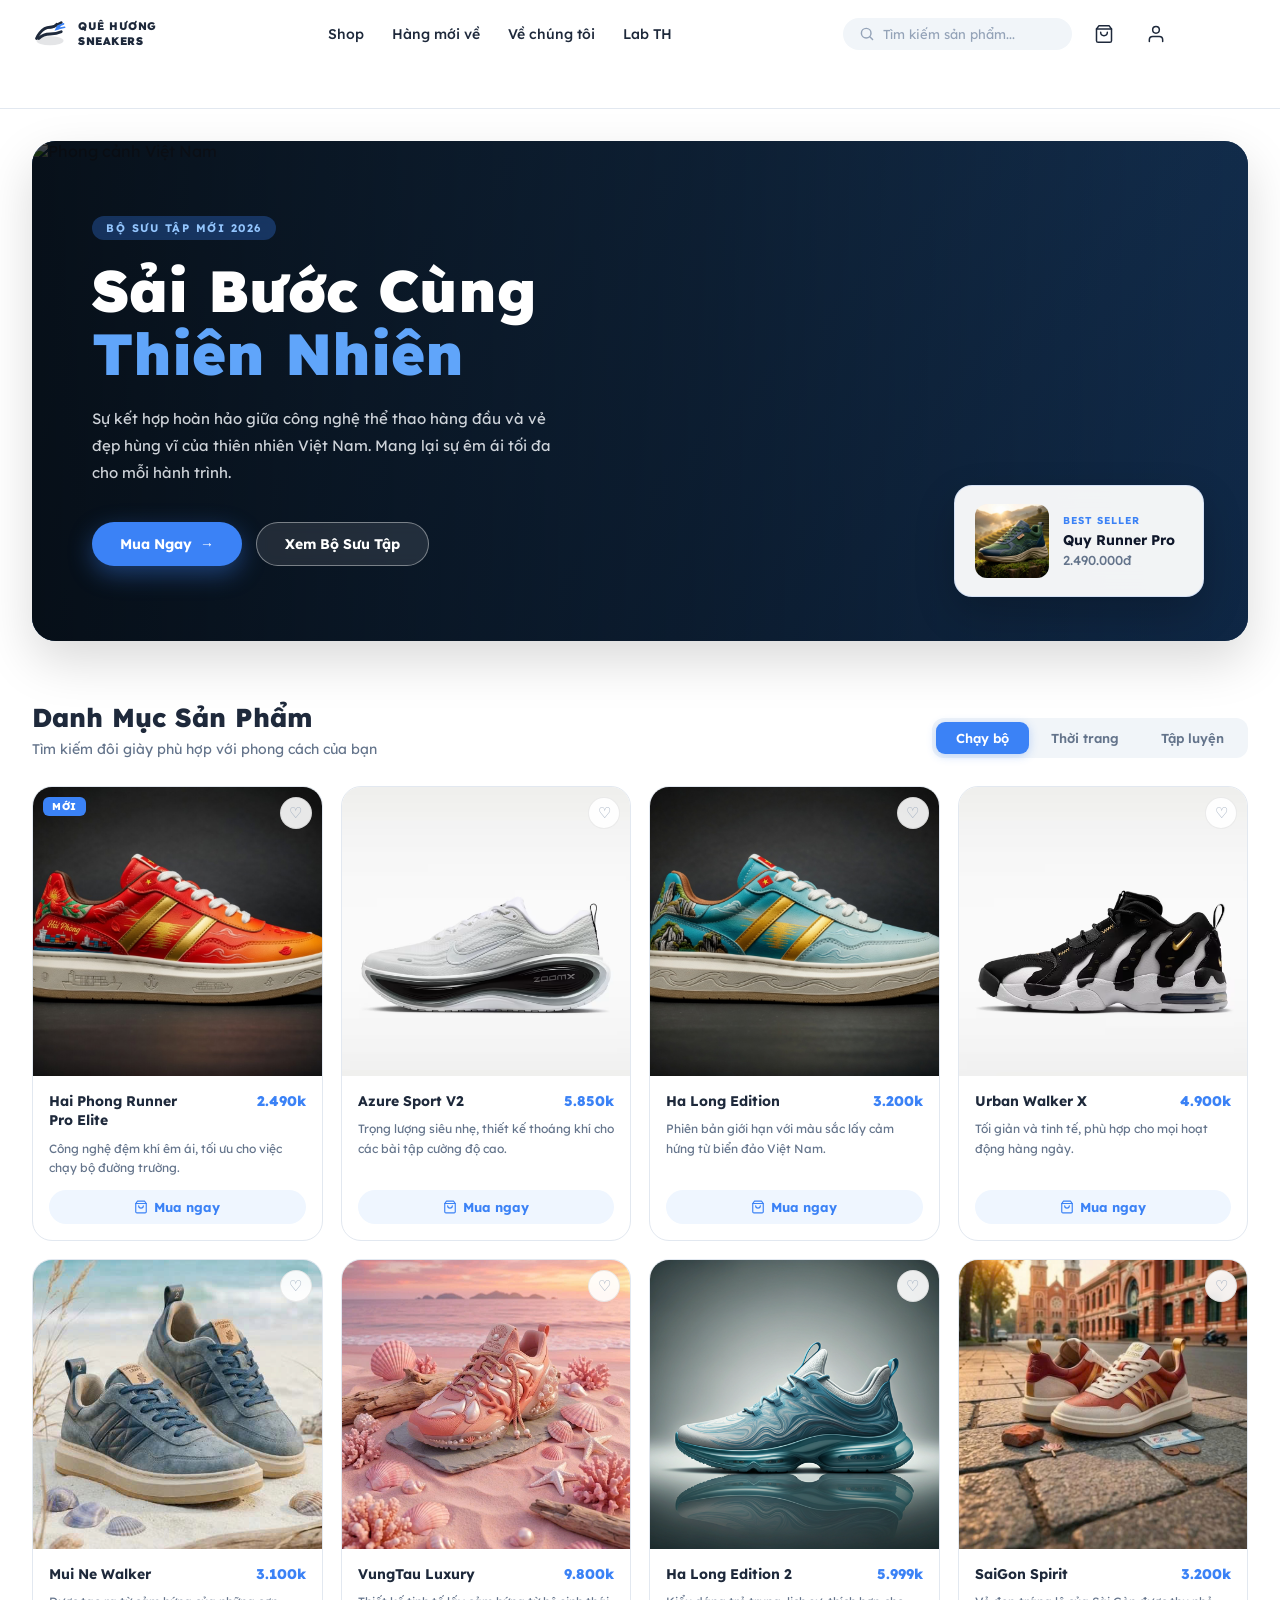
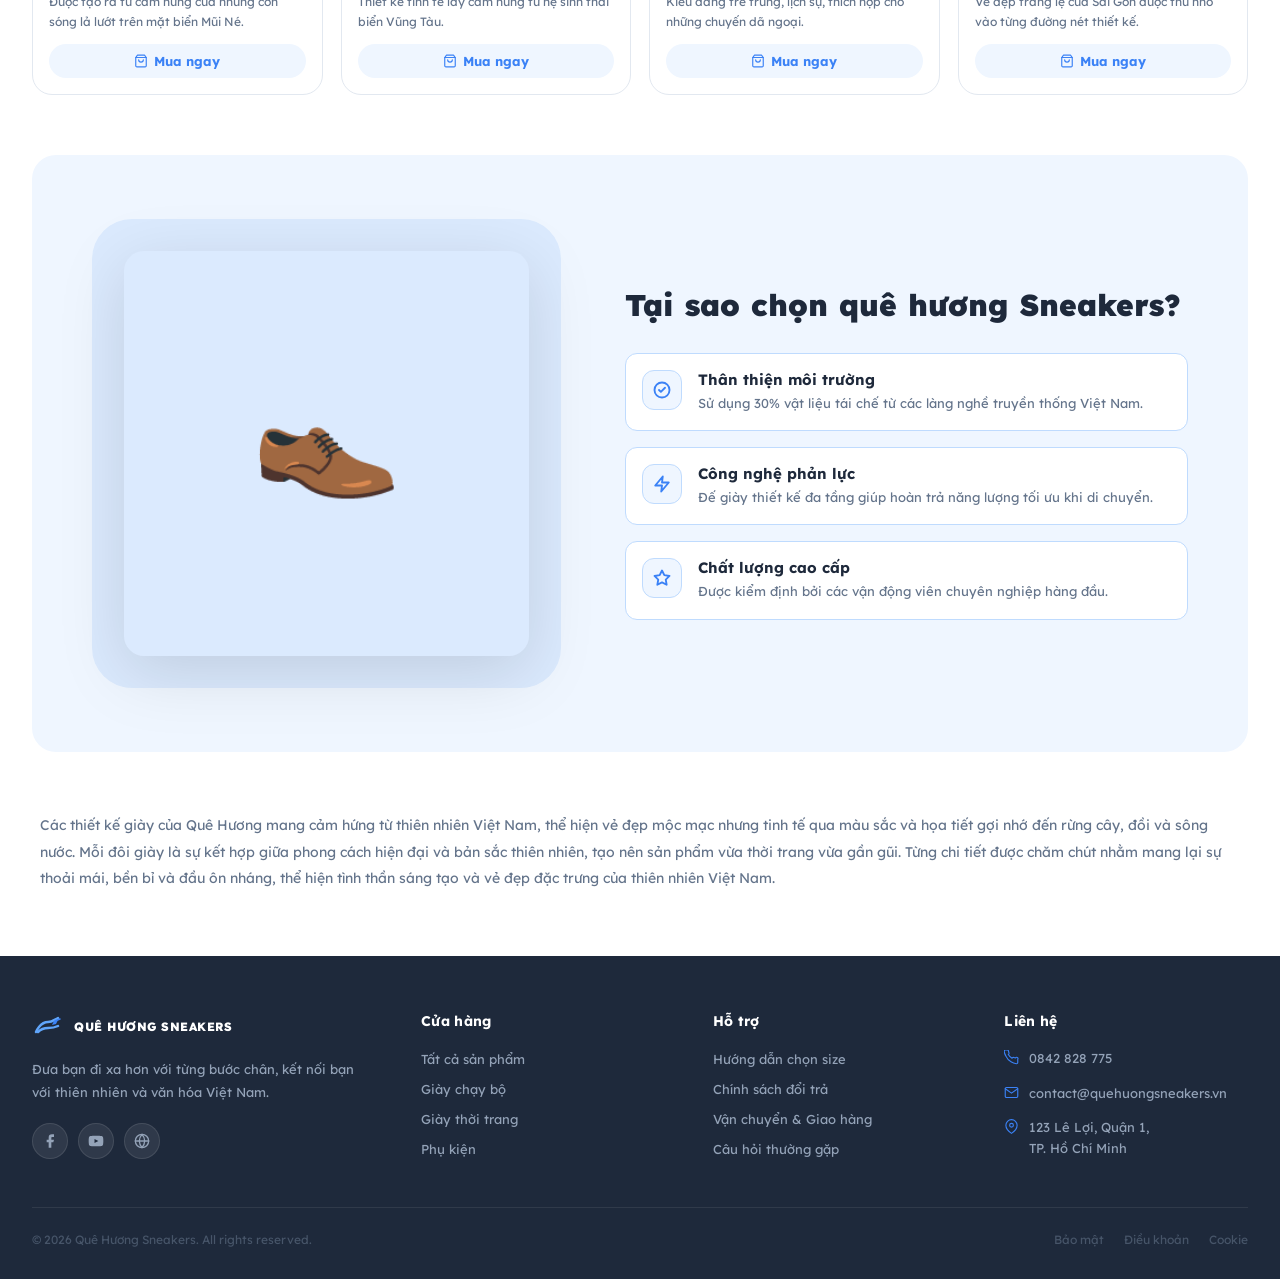
==== index.html @ 586c6c18 "first commit" ====
<!DOCTYPE html>
<html lang="vi">
<head>
  <meta charset="UTF-8">
  <meta name="viewport" content="width=device-width, initial-scale=1.0"/>
  <title>Quê Hương Sneakers</title>
  <link rel="preconnect" href="https://fonts.googleapis.com">
  <link href="https://fonts.googleapis.com/css2?family=Lexend:wght@300;400;500;600;700;800;900&display=swap" rel="stylesheet">
  <link rel="stylesheet" href="style.css"/>
</head>
<body>

  <!-- ═══ HEADER ═══ -->
  <header class="header">
    <div class="header-inner">
      <!-- Logo -->
      <a class="logo" href="#">
        <svg class="logo-icon" viewBox="0 0 32 32" fill="none" xmlns="http://www.w3.org/2000/svg">
          <path d="M4 20 C4 20 8 10 16 10 C20 10 22 8 26 6" stroke="#1e293b" stroke-width="2.5" stroke-linecap="round"/>
          <path d="M16 10 C16 10 20 10 22 7" stroke="#1e293b" stroke-width="2" stroke-linecap="round"/>
          <ellipse cx="16" cy="22" rx="12" ry="4" fill="#1e293b" opacity="0.12"/>
          <path d="M6 20 Q10 16 16 16 Q22 16 26 14" stroke="#1e293b" stroke-width="2.5" stroke-linecap="round" fill="none"/>
          <path d="M20 13 L22 9 L26 8 L24 12Z" fill="#3b82f6"/>
          <path d="M23 9 L28 7" stroke="#3b82f6" stroke-width="1.5" stroke-linecap="round"/>
          <path d="M24 11 L29 10" stroke="#3b82f6" stroke-width="1.5" stroke-linecap="round"/>
        </svg>
        <span class="logo-text">QUÊ HƯƠNG<br><span class="logo-sub">SNEAKERS</span></span>
      </a>

      <!-- Nav -->
      <nav class="main-nav">
        <a href="index.html" class="nav-link">Shop</a>
        <a href="hangmoi.html" class="nav-link">Hàng mới về</a>
        <a href="cauchuyen.html" class="nav-link">Về chúng tôi</a>
        <a href="#" class="nav-link">Lab TH</a>
      </nav>

      <!-- Right: Search + Icons -->
      <div class="header-right">
        <div class="search-bar">
          <svg class="search-icon" viewBox="0 0 20 20" fill="none"><circle cx="9" cy="9" r="6" stroke="#94a3b8" stroke-width="1.8"/><path d="M13.5 13.5L17 17" stroke="#94a3b8" stroke-width="1.8" stroke-linecap="round"/></svg>
          <input type="text" placeholder="Tìm kiếm sản phẩm..." class="search-input">
        </div>
        <button class="icon-btn" aria-label="Giỏ hàng">
          <a href="giohang.html" class="icon-btn"aria-label="Giỏ hàng">
          <svg viewBox="0 0 24 24" fill="none" stroke="currentColor" stroke-width="1.8" stroke-linecap="round" stroke-linejoin="round"><path d="M6 2L3 6v14a2 2 0 002 2h14a2 2 0 002-2V6l-3-4z"/><line x1="3" y1="6" x2="21" y2="6"/><path d="M16 10a4 4 0 01-8 0"/></svg>
        </button>
        <button class="icon-btn" aria-label="Tài khoản">
          <svg viewBox="0 0 24 24" fill="none" stroke="currentColor" stroke-width="1.8" stroke-linecap="round" stroke-linejoin="round"><path d="M20 21v-2a4 4 0 00-4-4H8a4 4 0 00-4 4v2"/><circle cx="12" cy="7" r="4"/></svg>
        </button>
        <!-- Hamburger (mobile) -->
        <button class="hamburger" id="hamburger" aria-label="Menu">
          <span></span><span></span><span></span>
        </button>
      </div>
    </div>
    <!-- Mobile nav drawer -->
    <div class="mobile-nav" id="mobileNav">
      <a href="#" class="nav-link">Shop</a>
      <a href="#" class="nav-link">Hàng mới về</a>
      <a href="#" class="nav-link">Về chúng tôi</a>
    </div>
  </header>

  <div class="page-wrapper">

    <!-- ═══ HERO ═══ -->
    <section class="hero">
      <img class="hero-bg" src="./images/cảnh.png" alt="Phong cảnh Việt Nam" onerror="this.style.background='linear-gradient(135deg,#1a3a5c,#0f2847)';this.removeAttribute('src')">
      <div class="hero-overlay"></div>
      <div class="hero-content">
        <div class="hero-tag">Bộ Sưu Tập Mới 2026</div>
        <h1 class="hero-title">
          <span class="white">Sải Bước Cùng<br></span>
          <span class="blue">Thiên Nhiên</span>
        </h1>
        <p class="hero-desc">
          Sự kết hợp hoàn hảo giữa công nghệ thể thao hàng đầu và vẻ<br>
          đẹp hùng vĩ của thiên nhiên Việt Nam. Mang lại sự êm ái tối đa<br>
          cho mỗi hành trình.
        </p>
        <div class="hero-btns">
          <button class="btn-primary">Mua Ngay <span class="arrow">→</span></button>
          <button class="btn-ghost">Xem Bộ Sưu Tập</button>
        </div>
      </div>
      <!-- Floating Best Seller Card -->
      <div class="best-seller-card">
        <img class="bs-img" src="./images/88.jpeg" alt="Quy Runner Pro" onerror="this.src='data:image/svg+xml,<svg xmlns=%22http://www.w3.org/2000/svg%22 width=%2278%22 height=%2278%22><rect width=%2278%22 height=%2278%22 fill=%22%23e2e8f0%22 rx=%2212%22/><text x=%2239%22 y=%2244%22 text-anchor=%22middle%22 fill=%22%2394a3b8%22 font-size=%2226%22>👟</text></svg>'">
        <div class="bs-info">
          <div class="bs-label">BEST SELLER</div>
          <div class="bs-name">Quy Runner Pro</div>
          <div class="bs-price">2.490.000đ</div>
        </div>
      </div>
    </section>

    <!-- ═══ CATALOG ═══ -->
    <section class="catalog">
      <div class="catalog-header">
        <div>
          <h2 class="catalog-title">Danh Mục Sản Phẩm</h2>
          <p class="catalog-sub">Tìm kiếm đôi giày phù hợp với phong cách của bạn</p>
        </div>
        <div class="filter-tabs">
          <button class="tab active" onclick="setTab(this)">Chạy bộ</button>
          <button class="tab" onclick="setTab(this)">Thời trang</button>
          <button class="tab" onclick="setTab(this)">Tập luyện</button>
        </div>
      </div>

      <div class="product-grid">

        <!-- 1 -->
        <div class="card reveal">
          <div class="card-img-wrap">
            <img class="card-img" src="./images/20.jpg" alt="Hai Phong Runner Pro Elite" onerror="this.src='data:image/svg+xml,<svg xmlns=%22http://www.w3.org/2000/svg%22 width=%22300%22 height=%22300%22><rect width=%22300%22 height=%22300%22 fill=%22%23f1f5f9%22/><text x=%22150%22 y=%22160%22 text-anchor=%22middle%22 fill=%22%2394a3b8%22 font-size=%2260%22>👟</text></svg>'">
            <span class="badge-new">Mới</span>
            <button class="wish-btn" onclick="toggleWish(this)">♡</button>
          </div>
          <div class="card-body">
            <div class="card-top">
              <span class="card-name">Hai Phong Runner<br>Pro Elite</span>
              <span class="card-price">2.490k</span>
            </div>
            <p class="card-desc">Công nghệ đệm khí êm ái, tối ưu cho việc chạy bộ đường trường.</p>
            <button class="btn-buy">
              <svg width="14" height="14" viewBox="0 0 24 24" fill="none" stroke="currentColor" stroke-width="2" stroke-linecap="round" stroke-linejoin="round"><path d="M6 2L3 6v14a2 2 0 002 2h14a2 2 0 002-2V6l-3-4z"/><line x1="3" y1="6" x2="21" y2="6"/><path d="M16 10a4 4 0 01-8 0"/></svg>
              Mua ngay
            </button>
          </div>
        </div>

        <!-- 2 -->
        <div class="card reveal">
          <div class="card-img-wrap">
            <img class="card-img" src="./images/19.avif " alt="Azure Sport V2" onerror="this.src='data:image/svg+xml,<svg xmlns=%22http://www.w3.org/2000/svg%22 width=%22300%22 height=%22300%22><rect width=%22300%22 height=%22300%22 fill=%22%23f1f5f9%22/><text x=%22150%22 y=%22160%22 text-anchor=%22middle%22 fill=%22%2394a3b8%22 font-size=%2260%22>👟</text></svg>'">
            <button class="wish-btn" onclick="toggleWish(this)">♡</button>
          </div>
          <div class="card-body">
            <div class="card-top">
              <span class="card-name">Azure Sport V2</span>
              <span class="card-price">5.850k</span>
            </div>
            <p class="card-desc">Trọng lượng siêu nhẹ, thiết kế thoáng khí cho các bài tập cường độ cao.</p>
            <button class="btn-buy">
              <svg width="14" height="14" viewBox="0 0 24 24" fill="none" stroke="currentColor" stroke-width="2" stroke-linecap="round" stroke-linejoin="round"><path d="M6 2L3 6v14a2 2 0 002 2h14a2 2 0 002-2V6l-3-4z"/><line x1="3" y1="6" x2="21" y2="6"/><path d="M16 10a4 4 0 01-8 0"/></svg>
              Mua ngay
            </button>
          </div>
        </div>

        <!-- 3 -->
        <div class="card reveal">
          <div class="card-img-wrap">
            <img class="card-img" src="./images/35.jpg" alt="Ha Long Edition" onerror="this.src='data:image/svg+xml,<svg xmlns=%22http://www.w3.org/2000/svg%22 width=%22300%22 height=%22300%22><rect width=%22300%22 height=%22300%22 fill=%22%23f1f5f9%22/><text x=%22150%22 y=%22160%22 text-anchor=%22middle%22 fill=%22%2394a3b8%22 font-size=%2260%22>👟</text></svg>'">
            <button class="wish-btn" onclick="toggleWish(this)">♡</button>
          </div>
          <div class="card-body">
            <div class="card-top">
              <span class="card-name">Ha Long Edition</span>
              <span class="card-price">3.200k</span>
            </div>
            <p class="card-desc">Phiên bản giới hạn với màu sắc lấy cảm hứng từ biển đảo Việt Nam.</p>
            <button class="btn-buy">
              <svg width="14" height="14" viewBox="0 0 24 24" fill="none" stroke="currentColor" stroke-width="2" stroke-linecap="round" stroke-linejoin="round"><path d="M6 2L3 6v14a2 2 0 002 2h14a2 2 0 002-2V6l-3-4z"/><line x1="3" y1="6" x2="21" y2="6"/><path d="M16 10a4 4 0 01-8 0"/></svg>
              Mua ngay
            </button>
          </div>
        </div>

        <!-- 4 -->
        <div class="card reveal">
          <div class="card-img-wrap">
            <img class="card-img" src="./images/18.avif" alt="Urban Walker X" onerror="this.src='data:image/svg+xml,<svg xmlns=%22http://www.w3.org/2000/svg%22 width=%22300%22 height=%22300%22><rect width=%22300%22 height=%22300%22 fill=%22%23f1f5f9%22/><text x=%22150%22 y=%22160%22 text-anchor=%22middle%22 fill=%22%2394a3b8%22 font-size=%2260%22>👟</text></svg>'">
            <button class="wish-btn" onclick="toggleWish(this)">♡</button>
          </div>
          <div class="card-body">
            <div class="card-top">
              <span class="card-name">Urban Walker X</span>
              <span class="card-price">4.900k</span>
            </div>
            <p class="card-desc">Tối giản và tinh tế, phù hợp cho mọi hoạt động hàng ngày.</p>
            <button class="btn-buy">
              <svg width="14" height="14" viewBox="0 0 24 24" fill="none" stroke="currentColor" stroke-width="2" stroke-linecap="round" stroke-linejoin="round"><path d="M6 2L3 6v14a2 2 0 002 2h14a2 2 0 002-2V6l-3-4z"/><line x1="3" y1="6" x2="21" y2="6"/><path d="M16 10a4 4 0 01-8 0"/></svg>
              Mua ngay
            </button>
          </div>
        </div>

        <!-- 5 -->
        <div class="card reveal">
          <div class="card-img-wrap">
            <img class="card-img" src="./images/4.jpg" alt="Mui Ne Walker" onerror="this.src='data:image/svg+xml,<svg xmlns=%22http://www.w3.org/2000/svg%22 width=%22300%22 height=%22300%22><rect width=%22300%22 height=%22300%22 fill=%22%23f1f5f9%22/><text x=%22150%22 y=%22160%22 text-anchor=%22middle%22 fill=%22%2394a3b8%22 font-size=%2260%22>👟</text></svg>'">
            <button class="wish-btn" onclick="toggleWish(this)">♡</button>
          </div>
          <div class="card-body">
            <div class="card-top">
              <span class="card-name">Mui Ne Walker</span>
              <span class="card-price">3.100k</span>
            </div>
            <p class="card-desc">Được tạo ra từ cảm hứng của những cơn sóng lả lướt trên mặt biển Mũi Né.</p>
            <button class="btn-buy">
              <svg width="14" height="14" viewBox="0 0 24 24" fill="none" stroke="currentColor" stroke-width="2" stroke-linecap="round" stroke-linejoin="round"><path d="M6 2L3 6v14a2 2 0 002 2h14a2 2 0 002-2V6l-3-4z"/><line x1="3" y1="6" x2="21" y2="6"/><path d="M16 10a4 4 0 01-8 0"/></svg>
              Mua ngay
            </button>
          </div>
        </div>

        <!-- 6 -->
        <div class="card reveal">
          <div class="card-img-wrap">
            <img class="card-img" src="./images/5.jpg" alt="VungTau Luxury" onerror="this.src='data:image/svg+xml,<svg xmlns=%22http://www.w3.org/2000/svg%22 width=%22300%22 height=%22300%22><rect width=%22300%22 height=%22300%22 fill=%22%23f1f5f9%22/><text x=%22150%22 y=%22160%22 text-anchor=%22middle%22 fill=%22%2394a3b8%22 font-size=%2260%22>👟</text></svg>'">
            <button class="wish-btn" onclick="toggleWish(this)">♡</button>
          </div>
          <div class="card-body">
            <div class="card-top">
              <span class="card-name">VungTau Luxury</span>
              <span class="card-price">9.800k</span>
            </div>
            <p class="card-desc">Thiết kế tinh tế lấy cảm hứng từ hệ sinh thái biển Vũng Tàu.</p>
            <button class="btn-buy">
              <svg width="14" height="14" viewBox="0 0 24 24" fill="none" stroke="currentColor" stroke-width="2" stroke-linecap="round" stroke-linejoin="round"><path d="M6 2L3 6v14a2 2 0 002 2h14a2 2 0 002-2V6l-3-4z"/><line x1="3" y1="6" x2="21" y2="6"/><path d="M16 10a4 4 0 01-8 0"/></svg>
              Mua ngay
            </button>
          </div>
        </div>

        <!-- 7 -->
        <div class="card reveal">
          <div class="card-img-wrap">
            <img class="card-img" src="./images/96.png" alt="Ha Long Edition 2" onerror="this.src='data:image/svg+xml,<svg xmlns=%22http://www.w3.org/2000/svg%22 width=%22300%22 height=%22300%22><rect width=%22300%22 height=%22300%22 fill=%22%23f1f5f9%22/><text x=%22150%22 y=%22160%22 text-anchor=%22middle%22 fill=%22%2394a3b8%22 font-size=%2260%22>👟</text></svg>'">
            <button class="wish-btn" onclick="toggleWish(this)">♡</button>
          </div>
          <div class="card-body">
            <div class="card-top">
              <span class="card-name">Ha Long Edition 2</span>
              <span class="card-price">5.999k</span>
            </div>
            <p class="card-desc">Kiểu dáng trẻ trung, lịch sự, thích hợp cho những chuyến dã ngoại.</p>
            <button class="btn-buy">
              <svg width="14" height="14" viewBox="0 0 24 24" fill="none" stroke="currentColor" stroke-width="2" stroke-linecap="round" stroke-linejoin="round"><path d="M6 2L3 6v14a2 2 0 002 2h14a2 2 0 002-2V6l-3-4z"/><line x1="3" y1="6" x2="21" y2="6"/><path d="M16 10a4 4 0 01-8 0"/></svg>
              Mua ngay
            </button>
          </div>
        </div>

        <!-- 8 -->
        <div class="card reveal">
          <div class="card-img-wrap">
            <img class="card-img" src="./images/2.jpg" alt="SaiGon Spirit" onerror="this.src='data:image/svg+xml,<svg xmlns=%22http://www.w3.org/2000/svg%22 width=%22300%22 height=%22300%22><rect width=%22300%22 height=%22300%22 fill=%22%23f1f5f9%22/><text x=%22150%22 y=%22160%22 text-anchor=%22middle%22 fill=%22%2394a3b8%22 font-size=%2260%22>👟</text></svg>'">
            <button class="wish-btn" onclick="toggleWish(this)">♡</button>
          </div>
          <div class="card-body">
            <div class="card-top">
              <span class="card-name">SaiGon Spirit</span>
              <span class="card-price">3.200k</span>
            </div>
            <p class="card-desc">Vẻ đẹp tráng lệ của Sài Gòn được thu nhỏ vào từng đường nét thiết kế.</p>
            <button class="btn-buy">
              <svg width="14" height="14" viewBox="0 0 24 24" fill="none" stroke="currentColor" stroke-width="2" stroke-linecap="round" stroke-linejoin="round"><path d="M6 2L3 6v14a2 2 0 002 2h14a2 2 0 002-2V6l-3-4z"/><line x1="3" y1="6" x2="21" y2="6"/><path d="M16 10a4 4 0 01-8 0"/></svg>
              Mua ngay
            </button>
          </div>
        </div>

      </div>
    </section>

    <!-- ═══ WHY / FEATURES ═══ -->
    <section class="why" id="why">
      <div class="why-inner">
        <div class="why-img-col">
          <div class="why-img-bg">
            <img class="why-img" src="./images/99.png" alt="Giày da đỏ" onerror="this.src='data:image/svg+xml,<svg xmlns=%22http://www.w3.org/2000/svg%22 width=%22400%22 height=%22400%22><rect width=%22400%22 height=%22400%22 fill=%22%23dbeafe%22 rx=%2220%22/><text x=%22200%22 y=%22220%22 text-anchor=%22middle%22 fill=%22%2393c5fd%22 font-size=%22120%22>👞</text></svg>'">
          </div>
        </div>
        <div class="why-text-col">
          <h2 class="why-title">Tại sao chọn quê hương Sneakers?</h2>
          <div class="why-features">
            <div class="why-item reveal">
              <div class="why-icon">
                <svg viewBox="0 0 24 24" fill="none" stroke="currentColor" stroke-width="2.5" stroke-linecap="round" stroke-linejoin="round" width="18" height="18"><path d="M12 22c5.523 0 10-4.477 10-10S17.523 2 12 2 2 6.477 2 12s4.477 10 10 10z"/><path d="M8 12l2.5 2.5L16 9"/></svg>
              </div>
              <div>
                <div class="why-item-title">Thân thiện môi trường</div>
                <p class="why-item-desc">Sử dụng 30% vật liệu tái chế từ các làng nghề truyền thống Việt Nam.</p>
              </div>
            </div>
            <div class="why-item reveal">
              <div class="why-icon">
                <svg viewBox="0 0 24 24" fill="none" stroke="currentColor" stroke-width="2.5" stroke-linecap="round" stroke-linejoin="round" width="18" height="18"><polygon points="13 2 3 14 12 14 11 22 21 10 12 10 13 2"/></svg>
              </div>
              <div>
                <div class="why-item-title">Công nghệ phản lực</div>
                <p class="why-item-desc">Đế giày thiết kế đa tầng giúp hoàn trả năng lượng tối ưu khi di chuyển.</p>
              </div>
            </div>
            <div class="why-item reveal">
              <div class="why-icon">
                <svg viewBox="0 0 24 24" fill="none" stroke="currentColor" stroke-width="2.5" stroke-linecap="round" stroke-linejoin="round" width="18" height="18"><path d="M12 2l3.09 6.26L22 9.27l-5 4.87 1.18 6.88L12 17.77l-6.18 3.25L7 14.14 2 9.27l6.91-1.01L12 2z"/></svg>
              </div>
              <div>
                <div class="why-item-title">Chất lượng cao cấp</div>
                <p class="why-item-desc">Được kiểm định bởi các vận động viên chuyên nghiệp hàng đầu.</p>
              </div>
            </div>
          </div>
        </div>
      </div>
    </section>

    <!-- ═══ BRAND TEXT ═══ -->
    <section class="brand-text">
      <p>Các thiết kế giày của Quê Hương mang cảm hứng từ thiên nhiên Việt Nam, thể hiện vẻ đẹp mộc mạc nhưng tinh tế qua màu sắc và họa tiết gợi nhớ đến rừng cây, đồi và sông nước. Mỗi đôi giày là sự kết hợp giữa phong cách hiện đại và bản sắc thiên nhiên, tạo nên sản phẩm vừa thời trang vừa gần gũi. Từng chi tiết được chăm chút nhằm mang lại sự thoải mái, bền bỉ và đầu ôn nháng, thể hiện tình thần sáng tạo và vẻ đẹp đặc trưng của thiên nhiên Việt Nam.</p>
    </section>

  </div><!-- end .page-wrapper -->

  <!-- ═══ FOOTER ═══ -->
  <footer class="footer">
    <div class="footer-inner">
      <div class="footer-grid">
        <!-- Col 1: Brand -->
        <div class="footer-col">
          <div class="footer-logo">
            <svg class="footer-logo-icon" viewBox="0 0 32 32" fill="none" xmlns="http://www.w3.org/2000/svg">
              <path d="M4 20 C4 20 8 10 16 10 C20 10 22 8 26 6" stroke="#60a5fa" stroke-width="2.5" stroke-linecap="round"/>
              <path d="M6 20 Q10 16 16 16 Q22 16 26 14" stroke="#60a5fa" stroke-width="2.5" stroke-linecap="round" fill="none"/>
              <path d="M20 13 L22 9 L26 8 L24 12Z" fill="#3b82f6"/>
              <path d="M23 9 L28 7" stroke="#3b82f6" stroke-width="1.5" stroke-linecap="round"/>
            </svg>
            <span class="footer-logo-text">QUÊ HƯƠNG SNEAKERS</span>
          </div>
          <p class="footer-brand-desc">Đưa bạn đi xa hơn với từng bước chân, kết nối bạn với thiên nhiên và văn hóa Việt Nam.</p>
          <div class="footer-socials">
            <a href="https://www.facebook.com/quy.truong.175346/?locale=vi_VN" class="social-btn" aria-label="Facebook">
              <svg viewBox="0 0 24 24" fill="currentColor" width="16" height="16"><path d="M18 2h-3a5 5 0 00-5 5v3H7v4h3v8h4v-8h3l1-4h-4V7a1 1 0 011-1h3z"/></svg>
            </a>
            <a href="#" class="social-btn" aria-label="YouTube">
              <svg viewBox="0 0 24 24" fill="currentColor" width="16" height="16"><path d="M22.54 6.42a2.78 2.78 0 00-1.95-1.96C18.88 4 12 4 12 4s-6.88 0-8.59.46a2.78 2.78 0 00-1.95 1.96A29 29 0 001 12a29 29 0 00.46 5.58 2.78 2.78 0 001.95 1.96C5.12 20 12 20 12 20s6.88 0 8.59-.46a2.78 2.78 0 001.95-1.96A29 29 0 0023 12a29 29 0 00-.46-5.58z"/><polygon points="9.75 15.02 15.5 12 9.75 8.98 9.75 15.02" fill="#1e293b"/></svg>
            </a>
            <a href="#" class="social-btn" aria-label="Website">
              <svg viewBox="0 0 24 24" fill="none" stroke="currentColor" stroke-width="2" stroke-linecap="round" stroke-linejoin="round" width="16" height="16"><circle cx="12" cy="12" r="10"/><line x1="2" y1="12" x2="22" y2="12"/><path d="M12 2a15.3 15.3 0 014 10 15.3 15.3 0 01-4 10 15.3 15.3 0 01-4-10 15.3 15.3 0 014-10z"/></svg>
            </a>
          </div>
        </div>

        <!-- Col 2: Cửa hàng -->
        <div class="footer-col">
          <h4 class="footer-col-title">Cửa hàng</h4>
          <ul class="footer-links">
            <li><a href="#">Tất cả sản phẩm</a></li>
            <li><a href="#">Giày chạy bộ</a></li>
            <li><a href="#">Giày thời trang</a></li>
            <li><a href="#">Phụ kiện</a></li>
          </ul>
        </div>

        <!-- Col 3: Hỗ trợ -->
        <div class="footer-col">
          <h4 class="footer-col-title">Hỗ trợ</h4>
          <ul class="footer-links">
            <li><a href="chonsize.html">Hướng dẫn chọn size</a></li>
            <li><a href="#">Chính sách đổi trả</a></li>
            <li><a href="#">Vận chuyển &amp; Giao hàng</a></li>
            <li><a href="#">Câu hỏi thường gặp</a></li>
          </ul>
        </div>

        <!-- Col 4: Liên hệ -->
        <div class="footer-col">
          <h4 class="footer-col-title">Liên hệ</h4>
          <ul class="footer-contact">
            <li>
              <svg viewBox="0 0 24 24" fill="none" stroke="currentColor" stroke-width="1.8" stroke-linecap="round" stroke-linejoin="round" width="15" height="15"><path d="M22 16.92v3a2 2 0 01-2.18 2 19.79 19.79 0 01-8.63-3.07A19.5 19.5 0 013.07 9.81 19.79 19.79 0 01.22 1.18 2 2 0 012.22 0h3a2 2 0 012 1.72c.127.96.361 1.903.7 2.81a2 2 0 01-.45 2.11L6.91 7.09a16 16 0 006 6l.66-.66a2 2 0 012.11-.45c.907.339 1.85.573 2.81.7A2 2 0 0122 14.92z"/></svg>
              <span>0842 828 775</span>
            </li>
            <li>
              <svg viewBox="0 0 24 24" fill="none" stroke="currentColor" stroke-width="1.8" stroke-linecap="round" stroke-linejoin="round" width="15" height="15"><path d="M4 4h16c1.1 0 2 .9 2 2v12c0 1.1-.9 2-2 2H4c-1.1 0-2-.9-2-2V6c0-1.1.9-2 2-2z"/><polyline points="22,6 12,13 2,6"/></svg>
              <span>contact@quehuongsneakers.vn</span>
            </li>
            <li>
              <svg viewBox="0 0 24 24" fill="none" stroke="currentColor" stroke-width="1.8" stroke-linecap="round" stroke-linejoin="round" width="15" height="15"><path d="M21 10c0 7-9 13-9 13s-9-6-9-13a9 9 0 0118 0z"/><circle cx="12" cy="10" r="3"/></svg>
              <span>123 Lê Lợi, Quận 1,<br>TP. Hồ Chí Minh</span>
            </li>
          </ul>
        </div>
      </div>

      <!-- Bottom -->
      <div class="footer-bottom">
        <p class="footer-copy">© 2026 Quê Hương Sneakers. All rights reserved.</p>
        <div class="footer-legal">
          <a href="#">Bảo mật</a>
          <a href="#">Điều khoản</a>
          <a href="#">Cookie</a>
        </div>
      </div>
    </div>
  </footer>

  <script>
    function setTab(btn) {
      document.querySelectorAll('.tab').forEach(t => t.classList.remove('active'));
      btn.classList.add('active');
    }
    function toggleWish(btn) {
      btn.classList.toggle('wished');
      btn.textContent = btn.classList.contains('wished') ? '♥' : '♡';
    }
    // Hamburger
    const ham = document.getElementById('hamburger');
    const mobileNav = document.getElementById('mobileNav');
    ham.addEventListener('click', () => {
      ham.classList.toggle('open');
      mobileNav.classList.toggle('open');
    });
    // Scroll reveal
    const io = new IntersectionObserver(entries => {
      entries.forEach((e, i) => {
        if (e.isIntersecting) {
          setTimeout(() => e.target.classList.add('visible'), i * 80);
          io.unobserve(e.target);
        }
      });
    }, { threshold: 0.08 });
    document.querySelectorAll('.reveal').forEach(el => io.observe(el));
  </script>
</body>
</html>
---- style.css ----
/* ═══ RESET & BASE ═══ */
*, *::before, *::after { box-sizing: border-box; margin: 0; padding: 0; }
html { scroll-behavior: smooth; }
body {
  font-family: 'Lexend', sans-serif;
  background: #ffffff;
  color: #1e293b;
  min-height: 100vh;
}

:root {
  --blue:      #3b82f6;
  --blue-lt:   #eff6ff;
  --blue-10:   rgba(59,130,246,.10);
  --blue-20:   rgba(59,130,246,.20);
  --navy:      #1e293b;
  --muted:     #64748b;
  --border:    #e2e8f0;
  --bg-gray:   #f8f9fa;
  --radius:    20px;
  --radius-s:  12px;
}

/* ═══ HEADER ═══ */
.header {
  position: sticky; top: 0; z-index: 100;
  background: rgba(255,255,255,.96);
  backdrop-filter: blur(12px);
  border-bottom: 1px solid var(--border);
}
.header-inner {
  max-width: 1280px; margin: 0 auto;
  padding: 0 32px;
  height: 68px;
  display: flex; align-items: center; gap: 32px;
}

/* Logo */
.logo {
  display: flex; align-items: center; gap: 10px;
  text-decoration: none; flex-shrink: 0;
}
.logo-icon { width: 36px; height: 36px; }
.logo-text {
  font-size: 11px; font-weight: 800; color: var(--navy);
  text-transform: uppercase; line-height: 1.35; letter-spacing: .5px;
}
.logo-sub { font-weight: 900; }

/* Nav */
.main-nav {
  display: flex; gap: 28px; align-items: center; flex: 1;
  justify-content: center;
}
.nav-link {
  text-decoration: none; color: var(--navy);
  font-size: 14px; font-weight: 500;
  transition: color .2s;
  white-space: nowrap;
}
.nav-link:hover { color: var(--blue); }

/* Right */
.header-right {
  display: flex; align-items: center; gap: 12px; flex-shrink: 0;
}
.search-bar {
  display: flex; align-items: center; gap: 8px;
  background: #f1f5f9; border-radius: 9999px;
  padding: 8px 16px; min-width: 220px;
}
.search-icon { width: 16px; height: 16px; flex-shrink: 0; }
.search-input {
  border: none; background: none; outline: none;
  font-family: 'Lexend', sans-serif; font-size: 13px;
  color: var(--navy); width: 100%;
}
.search-input::placeholder { color: #94a3b8; }
.icon-btn {
  width: 40px; height: 40px; border-radius: 50%;
  border: none; background: transparent; cursor: pointer;
  color: var(--navy); display: grid; place-items: center;
  transition: background .2s, color .2s;
}
.icon-btn svg { width: 20px; height: 20px; }
.icon-btn:hover { background: var(--blue-lt); color: var(--blue); }

/* Hamburger */
.hamburger {
  display: none; flex-direction: column; gap: 5px;
  border: none; background: none; cursor: pointer; padding: 6px;
}
.hamburger span {
  display: block; width: 22px; height: 2px;
  background: var(--navy); border-radius: 2px;
  transition: all .3s;
}
.hamburger.open span:nth-child(1) { transform: translateY(7px) rotate(45deg); }
.hamburger.open span:nth-child(2) { opacity: 0; }
.hamburger.open span:nth-child(3) { transform: translateY(-7px) rotate(-45deg); }

/* Mobile Nav */
.mobile-nav {
  display: none; flex-direction: column; gap: 0;
  border-top: 1px solid var(--border);
  padding: 8px 32px 16px;
}
.mobile-nav.open { display: flex; }
.mobile-nav .nav-link {
  padding: 10px 0;
  border-bottom: 1px solid var(--border);
  font-size: 15px;
}

/* ═══ PAGE WRAPPER ═══ */
.page-wrapper {
  max-width: 1280px; margin: 0 auto;
  padding: 32px 32px 64px;
  display: flex; flex-direction: column; gap: 60px;
}

/* ═══ HERO ═══ */
.hero {
  position: relative; border-radius: 24px;
  overflow: hidden; min-height: 500px;
  display: flex; align-items: center;
  box-shadow: 0 20px 50px rgba(0,0,0,.15);
  background: #1a3a5c;
}
.hero-bg {
  position: absolute; inset: 0;
  width: 100%; height: 100%; object-fit: cover;
}
.hero-overlay {
  position: absolute; inset: 0;
  background: linear-gradient(
    90deg,
    rgba(0,0,0,.72) 0%,
    rgba(0,0,0,.40) 55%,
    rgba(0,0,0,.04) 100%
  );
}
.hero-content {
  position: relative; z-index: 2;
  padding: 72px 60px; max-width: 600px;
}
.hero-tag {
  display: inline-flex; padding: 5px 14px; border-radius: 9999px;
  background: rgba(59,130,246,.30); backdrop-filter: blur(4px);
  color: #93c5fd; font-size: 11px; font-weight: 700;
  text-transform: uppercase; letter-spacing: 1.5px; margin-bottom: 20px;
}
.hero-title {
  font-size: 58px; font-weight: 900; line-height: 1.08; margin-bottom: 20px;
}
.hero-title .white { color: #fff; }
.hero-title .blue  { color: #60a5fa; }
.hero-desc { color: rgba(241,245,249,.85); font-size: 15px; line-height: 1.8; margin-bottom: 36px; }
.hero-btns { display: flex; gap: 14px; flex-wrap: wrap; align-items: center; }
.btn-primary {
  display: flex; align-items: center; gap: 8px;
  padding: 13px 28px; border-radius: 9999px; border: none;
  background: var(--blue); color: #fff;
  font-family: 'Lexend', sans-serif; font-size: 14px; font-weight: 700; cursor: pointer;
  box-shadow: 0 8px 24px rgba(59,130,246,.4);
  transition: transform .2s, background .2s;
}
.btn-primary:hover { background: #2563eb; transform: translateY(-2px); }
.btn-ghost {
  padding: 12px 28px; border-radius: 9999px;
  border: 1.5px solid rgba(255,255,255,.4);
  background: rgba(255,255,255,.10); backdrop-filter: blur(6px);
  color: #fff; font-family: 'Lexend', sans-serif;
  font-size: 14px; font-weight: 700; cursor: pointer;
  transition: background .2s;
}
.btn-ghost:hover { background: rgba(255,255,255,.20); }

/* Best Seller Card */
.best-seller-card {
  position: absolute; z-index: 3; right: 44px; bottom: 44px;
  background: rgba(255,255,255,.95); backdrop-filter: blur(16px);
  border-radius: 18px; border: 1px solid rgba(59,130,246,.15);
  padding: 18px 20px; display: flex; gap: 14px; align-items: center;
  box-shadow: 0 16px 40px rgba(0,0,0,.20); min-width: 250px;
}
.bs-img {
  width: 74px; height: 74px; border-radius: 12px;
  object-fit: cover; flex-shrink: 0;
  background: #f1f5f9;
}
.bs-info  { display: flex; flex-direction: column; justify-content: center; }
.bs-label { font-size: 10px; font-weight: 700; color: var(--blue); letter-spacing: 1px; text-transform: uppercase; margin-bottom: 4px; }
.bs-name  { font-size: 14px; font-weight: 700; color: #0f172a; margin-bottom: 3px; }
.bs-price { font-size: 13px; font-weight: 500; color: #64748b; }

/* ═══ CATALOG ═══ */
.catalog { display: flex; flex-direction: column; gap: 28px; }
.catalog-header {
  display: flex; justify-content: space-between;
  align-items: flex-end; gap: 20px; flex-wrap: wrap;
}
.catalog-title {
  font-size: 26px; font-weight: 800; color: var(--navy); margin-bottom: 6px;
}
.catalog-sub { font-size: 14px; color: var(--muted); }
.filter-tabs {
  display: flex; background: #f1f5f9;
  border-radius: 12px; padding: 4px; gap: 2px;
}
.tab {
  padding: 8px 20px; border-radius: 9px; border: none;
  font-family: 'Lexend', sans-serif; font-size: 13px; font-weight: 600;
  cursor: pointer; color: var(--muted); background: transparent; transition: all .2s;
}
.tab.active { background: var(--blue); color: #fff; box-shadow: 0 2px 10px rgba(59,130,246,.30); }
.tab:hover:not(.active) { color: var(--blue); background: var(--blue-10); }

/* Product Grid */
.product-grid { display: grid; grid-template-columns: repeat(4, 1fr); gap: 18px; }

/* Product Card */
.card {
  background: #fff;
  border-radius: var(--radius);
  border: 1px solid var(--border);
  overflow: hidden;
  display: flex; flex-direction: column;
  transition: transform .25s, box-shadow .25s, opacity .5s;
}
.card.reveal { opacity: 0; transform: translateY(20px); }
.card.reveal.visible { opacity: 1; transform: translateY(0); }
.card:hover { transform: translateY(-6px); box-shadow: 0 16px 40px rgba(0,0,0,.12); }

.card-img-wrap {
  position: relative; aspect-ratio: 1/1;
  overflow: hidden; background: #f8fafc;
}
.card-img {
  width: 100%; height: 100%; object-fit: cover; display: block;
  transition: transform .35s;
}
.card:hover .card-img { transform: scale(1.06); }

.badge-new {
  position: absolute; top: 10px; left: 10px;
  background: var(--blue); color: #fff;
  font-size: 10px; font-weight: 800;
  text-transform: uppercase; letter-spacing: .6px;
  padding: 3px 9px; border-radius: 6px;
}
.wish-btn {
  position: absolute; top: 10px; right: 10px;
  width: 32px; height: 32px; border-radius: 50%;
  background: rgba(255,255,255,.90); backdrop-filter: blur(4px);
  border: 1px solid rgba(0,0,0,.08);
  color: #94a3b8; font-size: 15px; cursor: pointer;
  display: grid; place-items: center; transition: all .2s;
}
.wish-btn:hover { color: #ef4444; border-color: #fca5a5; background: #fff1f2; }
.wish-btn.wished { color: #ef4444; border-color: #fca5a5; background: #fff1f2; }

.card-body { padding: 16px; display: flex; flex-direction: column; gap: 8px; flex: 1; }
.card-top { display: flex; justify-content: space-between; align-items: flex-start; gap: 8px; }
.card-name { font-size: 14px; font-weight: 700; color: var(--navy); line-height: 1.4; }
.card-price { font-size: 14px; font-weight: 800; color: var(--blue); white-space: nowrap; }
.card-desc { font-size: 12px; color: var(--muted); line-height: 1.65; flex: 1; }
.btn-buy {
  display: flex; align-items: center; justify-content: center; gap: 6px;
  width: 100%; padding: 9px; border-radius: 9999px; border: none;
  background: var(--blue-lt); color: var(--blue);
  font-family: 'Lexend', sans-serif; font-size: 13px; font-weight: 700;
  cursor: pointer; transition: background .2s, color .2s; margin-top: 4px;
}
.btn-buy:hover { background: var(--blue); color: #fff; }

/* ═══ WHY / FEATURES ═══ */
.why {
  background: #eff6ff;
  border-radius: 24px;
  padding: 64px 60px;
}
.why-inner {
  display: flex; gap: 64px; align-items: center;
}
.why-img-col { flex: 1; }
.why-img-bg {
  background: #dbeafe;
  border-radius: 40px;
  padding: 32px;
  display: flex; align-items: center; justify-content: center;
}
.why-img {
  width: 100%; aspect-ratio: 1/1; object-fit: contain;
  border-radius: 12px;
  filter: drop-shadow(0 16px 32px rgba(0,0,0,.12));

}
.why-text-col { flex: 1.2; display: flex; flex-direction: column; gap: 28px; }
.why-title { font-size: 30px; font-weight: 900; line-height: 1.25; color: var(--navy); }
.why-features { display: flex; flex-direction: column; gap: 16px; }
.why-item {
  display: flex; gap: 16px; align-items: flex-start;
  padding: 16px; border-radius: var(--radius-s);
  background: #fff; border: 1px solid #bfdbfe;
  transition: box-shadow .2s, transform .2s;
}
.why-item.reveal { opacity: 0; transform: translateY(16px); }
.why-item.reveal.visible { opacity: 1; transform: translateY(0); transition: opacity .5s ease, transform .5s ease; }
.why-item:hover { box-shadow: 0 4px 20px rgba(59,130,246,.12); transform: translateY(-2px); }
.why-icon {
  width: 40px; height: 40px; border-radius: 12px; flex-shrink: 0;
  background: var(--blue-lt); border: 1px solid #bfdbfe;
  display: grid; place-items: center;
  color: var(--blue);
}
.why-item-title { font-size: 15px; font-weight: 700; color: var(--navy); margin-bottom: 4px; }
.why-item-desc  { font-size: 13px; color: var(--muted); line-height: 1.65; }

/* ═══ BRAND TEXT ═══ */
.brand-text {
  padding: 0 8px;
}
.brand-text p {
  font-size: 14px; color: var(--muted); line-height: 1.9;
  max-width: 100%;
}

/* ═══ FOOTER ═══ */
.footer {
  background: var(--navy);
  color: #94a3b8;
}
.footer-inner {
  max-width: 1280px; margin: 0 auto;
  padding: 56px 32px 32px;
}
.footer-grid {
  display: grid; grid-template-columns: 1.4fr 1fr 1fr 1fr;
  gap: 48px; margin-bottom: 48px;
}

/* Footer Logo */
.footer-logo {
  display: flex; align-items: center; gap: 10px;
  margin-bottom: 14px;
}
.footer-logo-icon { width: 32px; height: 32px; }
.footer-logo-text {
  font-size: 12px; font-weight: 800; color: #fff;
  text-transform: uppercase; letter-spacing: .5px; line-height: 1.4;
}
.footer-brand-desc {
  font-size: 13px; line-height: 1.75; margin-bottom: 20px; color: #94a3b8;
}
.footer-socials { display: flex; gap: 10px; }
.social-btn {
  width: 36px; height: 36px; border-radius: 50%;
  background: rgba(255,255,255,.08); border: 1px solid rgba(255,255,255,.1);
  color: #94a3b8; display: grid; place-items: center;
  text-decoration: none;
  transition: background .2s, color .2s;
}
.social-btn:hover { background: var(--blue); color: #fff; border-color: var(--blue); }

/* Footer columns */
.footer-col-title {
  font-size: 14px; font-weight: 700; color: #fff;
  margin-bottom: 18px; letter-spacing: .3px;
}
.footer-links {
  list-style: none; display: flex; flex-direction: column; gap: 10px;
}
.footer-links a {
  text-decoration: none; color: #94a3b8; font-size: 13px;
  transition: color .2s;
}
.footer-links a:hover { color: #fff; }

/* Contact */
.footer-contact {
  list-style: none; display: flex; flex-direction: column; gap: 14px;
}
.footer-contact li {
  display: flex; align-items: flex-start; gap: 10px;
  font-size: 13px; color: #94a3b8; line-height: 1.6;
}
.footer-contact li svg { flex-shrink: 0; margin-top: 2px; color: var(--blue); }

/* Bottom */
.footer-bottom {
  border-top: 1px solid rgba(255,255,255,.08);
  padding-top: 24px;
  display: flex; justify-content: space-between; align-items: center;
  flex-wrap: wrap; gap: 12px;
}
.footer-copy { font-size: 12px; color: #475569; }
.footer-legal { display: flex; gap: 20px; }
.footer-legal a {
  font-size: 12px; color: #475569; text-decoration: none;
  transition: color .2s;
}
.footer-legal a:hover { color: #fff; }

/* ═══ RESPONSIVE ═══ */
@media (max-width: 1100px) {
  .product-grid { grid-template-columns: repeat(2, 1fr); }
  .footer-grid { grid-template-columns: 1fr 1fr; gap: 36px; }
  .why-inner { flex-direction: column; gap: 40px; }
}
@media (max-width: 768px) {
  .main-nav { display: none; }
  .search-bar { display: none; }
  .hamburger { display: flex; }
  .header-inner { gap: 12px; }

  .page-wrapper { padding: 20px 16px 48px; gap: 40px; }
  .hero { min-height: 420px; }
  .hero-content { padding: 40px 28px; }
  .hero-title { font-size: 38px; }
  .hero-desc { display: none; }
  .best-seller-card { display: none; }

  .catalog-header { flex-direction: column; align-items: flex-start; }
  .product-grid { grid-template-columns: repeat(2, 1fr); gap: 12px; }

  .why { padding: 36px 24px; }
  .why-title { font-size: 22px; }

  .footer-inner { padding: 40px 20px 28px; }
  .footer-grid { grid-template-columns: 1fr; gap: 32px; }
  .footer-bottom { flex-direction: column; text-align: center; }
}
@media (max-width: 480px) {
  .product-grid { grid-template-columns: 1fr; }
  .hero-title { font-size: 30px; }
}
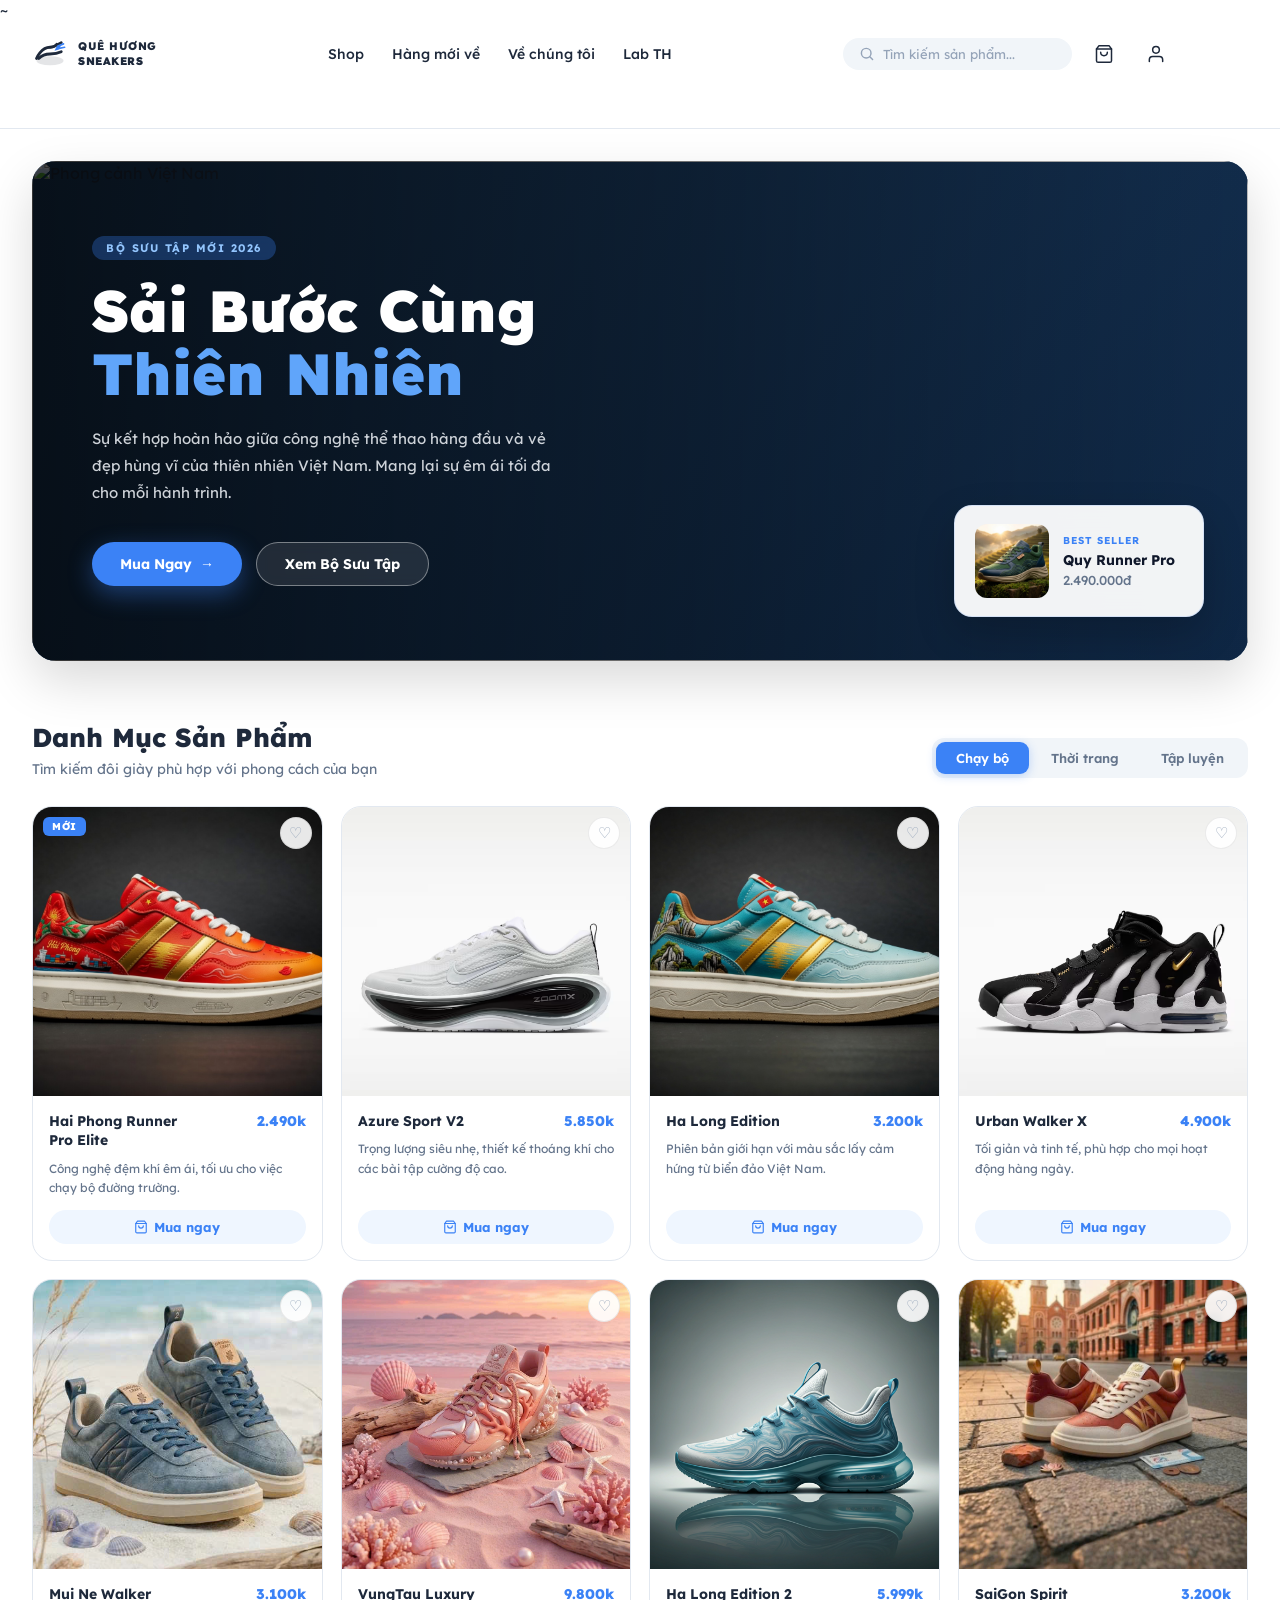
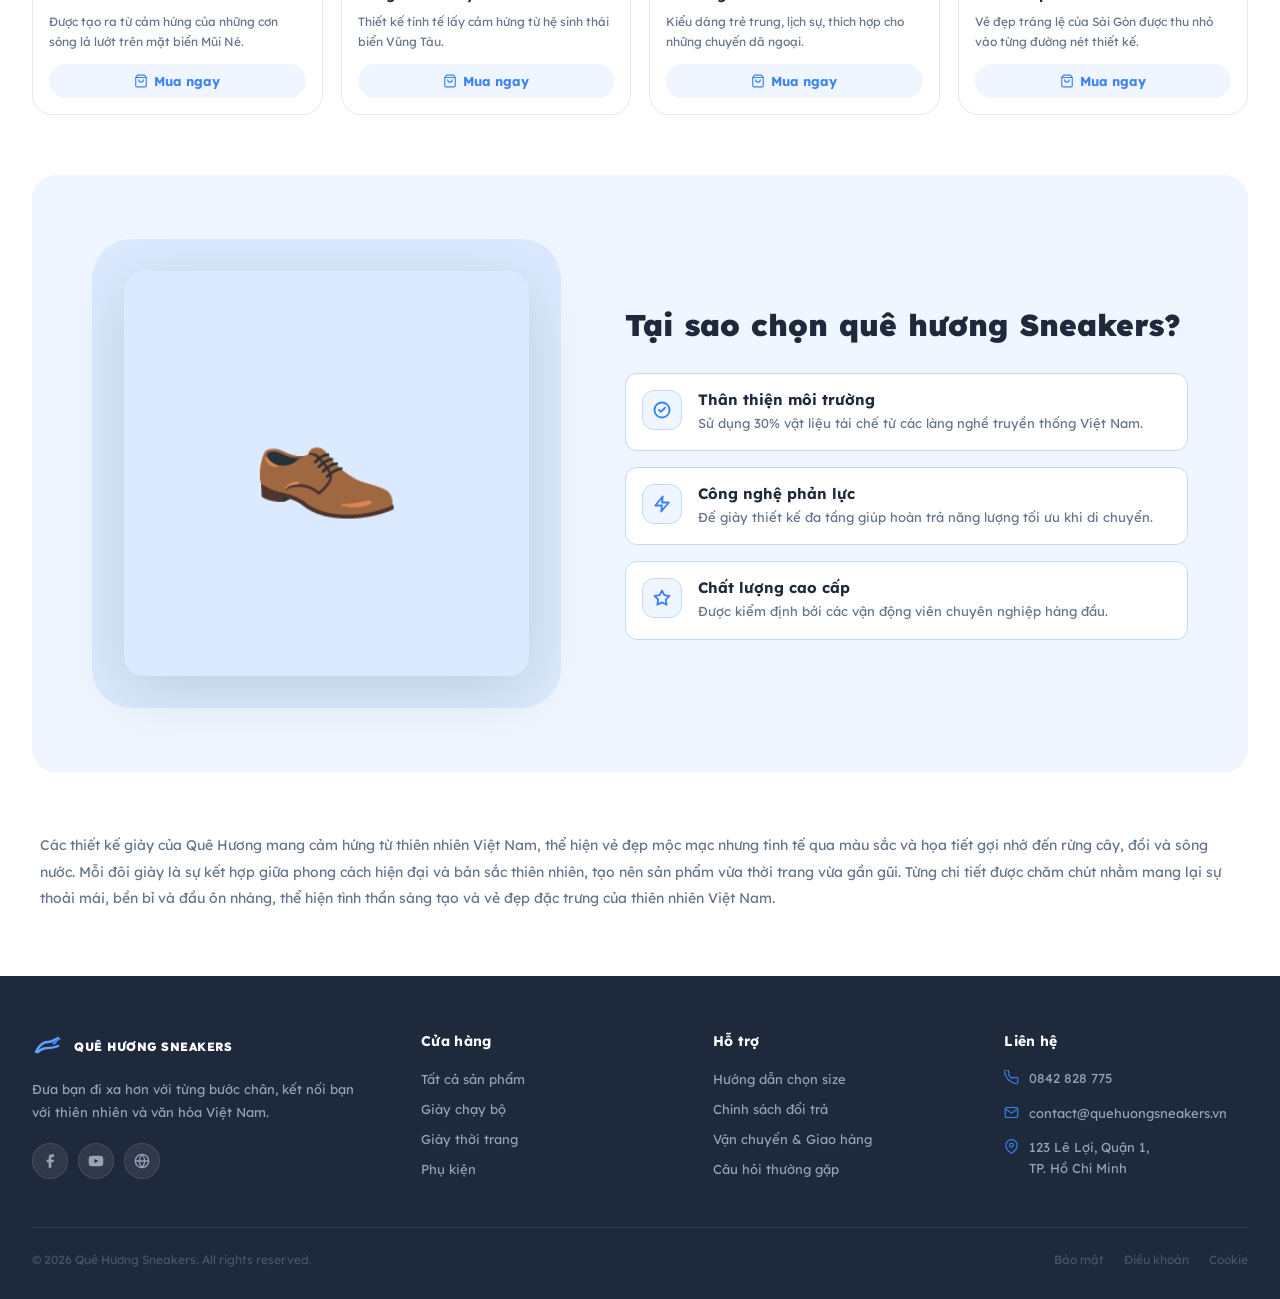
==== commit 6d4a7d08: "sửa thành công" ====
--- a/index.html
+++ b/index.html
@@ -1,4 +1,4 @@
-<!DOCTYPE html>
+~<!DOCTYPE html>
 <html lang="vi">
 <head>
   <meta charset="UTF-8">
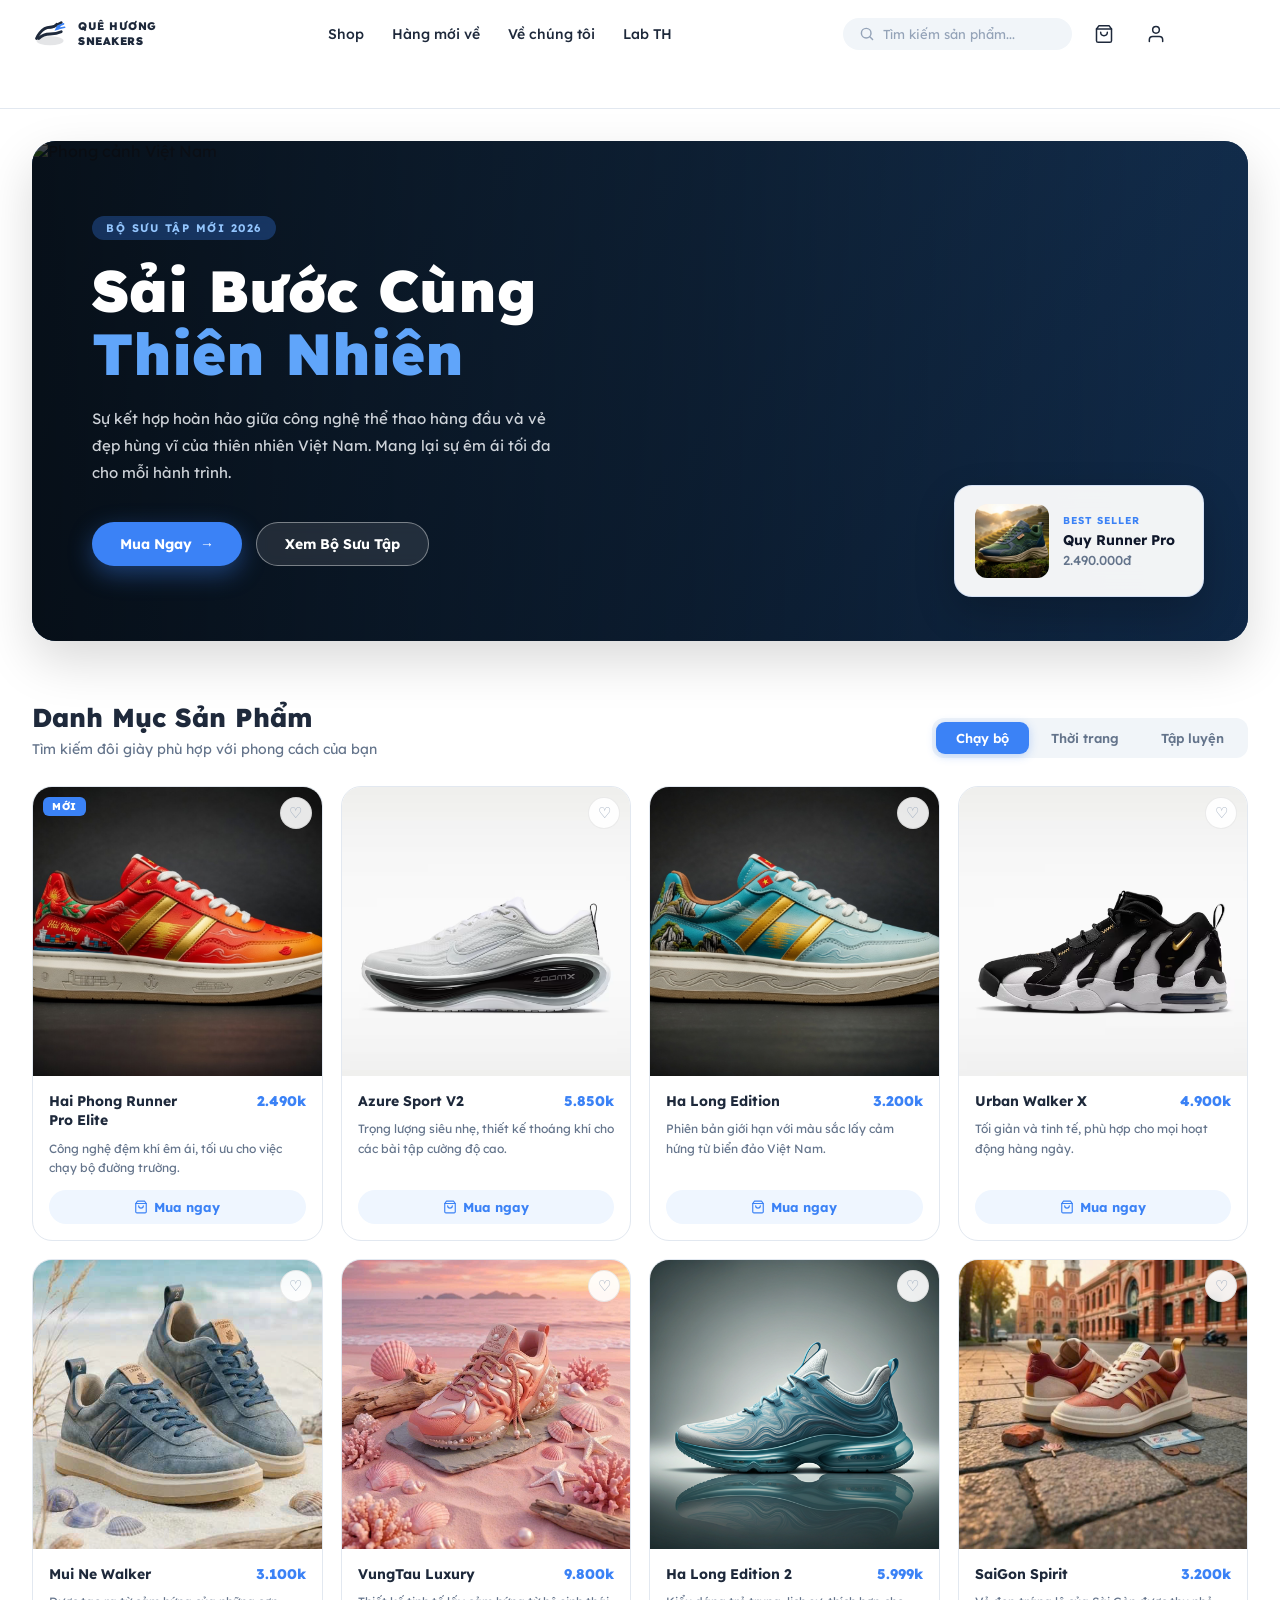
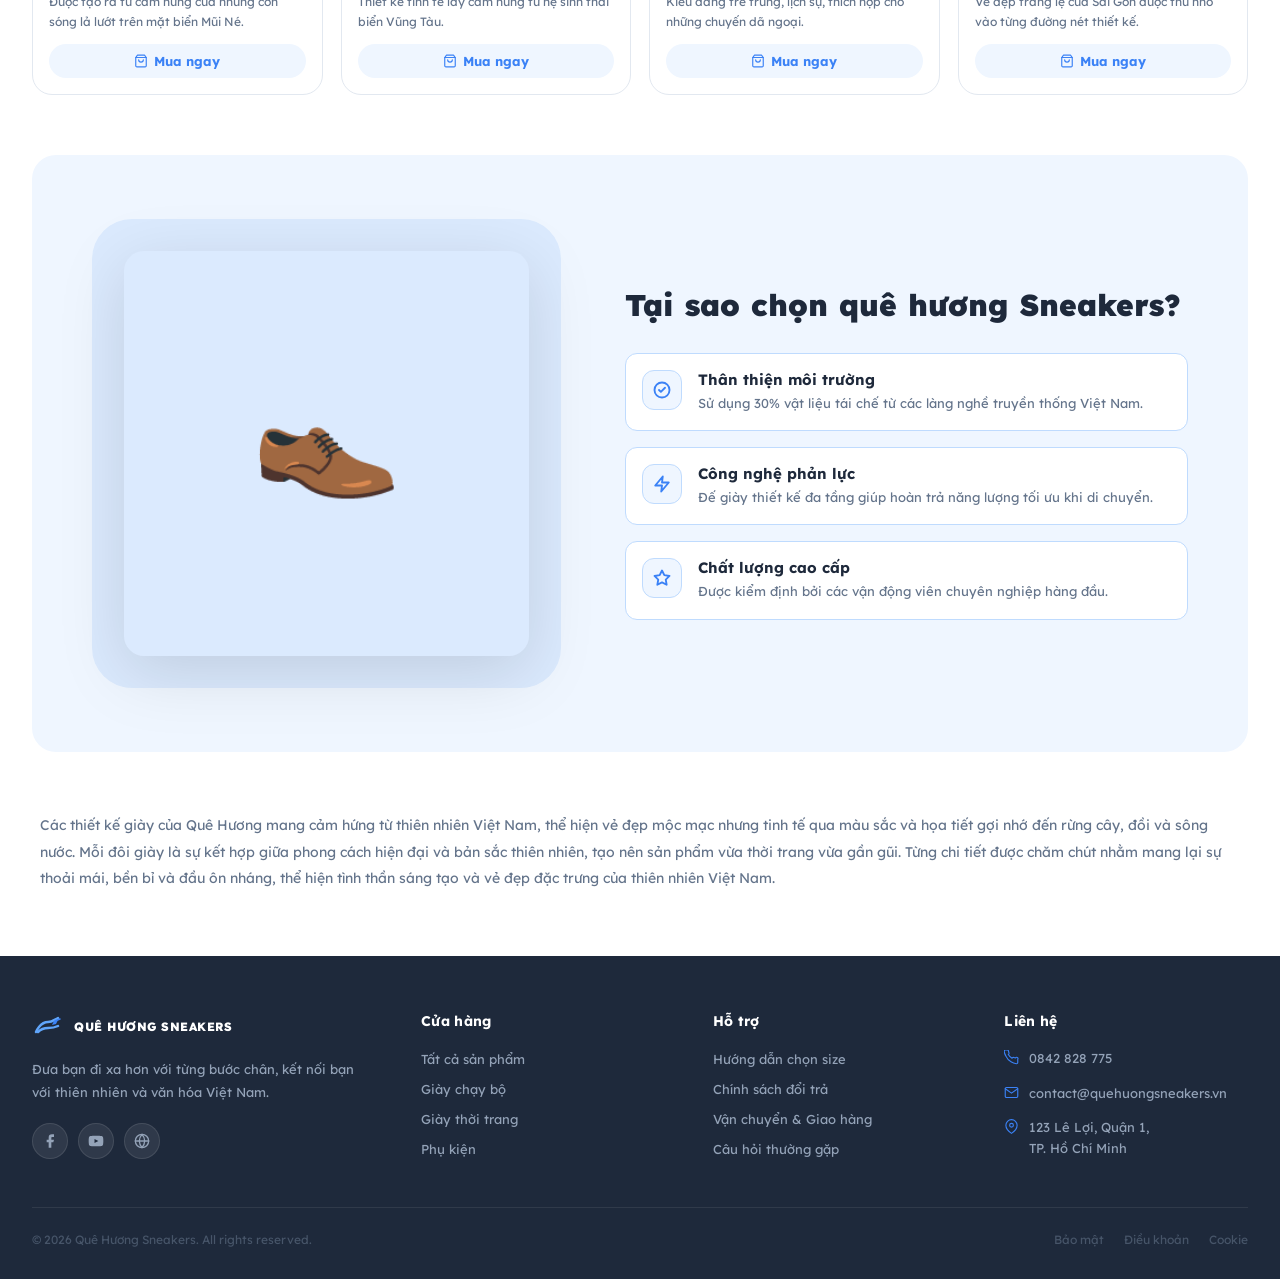
==== commit 148c7cf8: "Cập nhật index.html" ====
--- a/index.html
+++ b/index.html
@@ -1,4 +1,4 @@
-~<!DOCTYPE html>
+<!DOCTYPE html>
 <html lang="vi">
 <head>
   <meta charset="UTF-8">
@@ -32,7 +32,7 @@
         <a href="index.html" class="nav-link">Shop</a>
         <a href="hangmoi.html" class="nav-link">Hàng mới về</a>
         <a href="cauchuyen.html" class="nav-link">Về chúng tôi</a>
-        <a href="#" class="nav-link">Lab TH</a>
+        <a href="THWeb.html" class="nav-link">Lab TH</a>
       </nav>
 
       <!-- Right: Search + Icons -->
